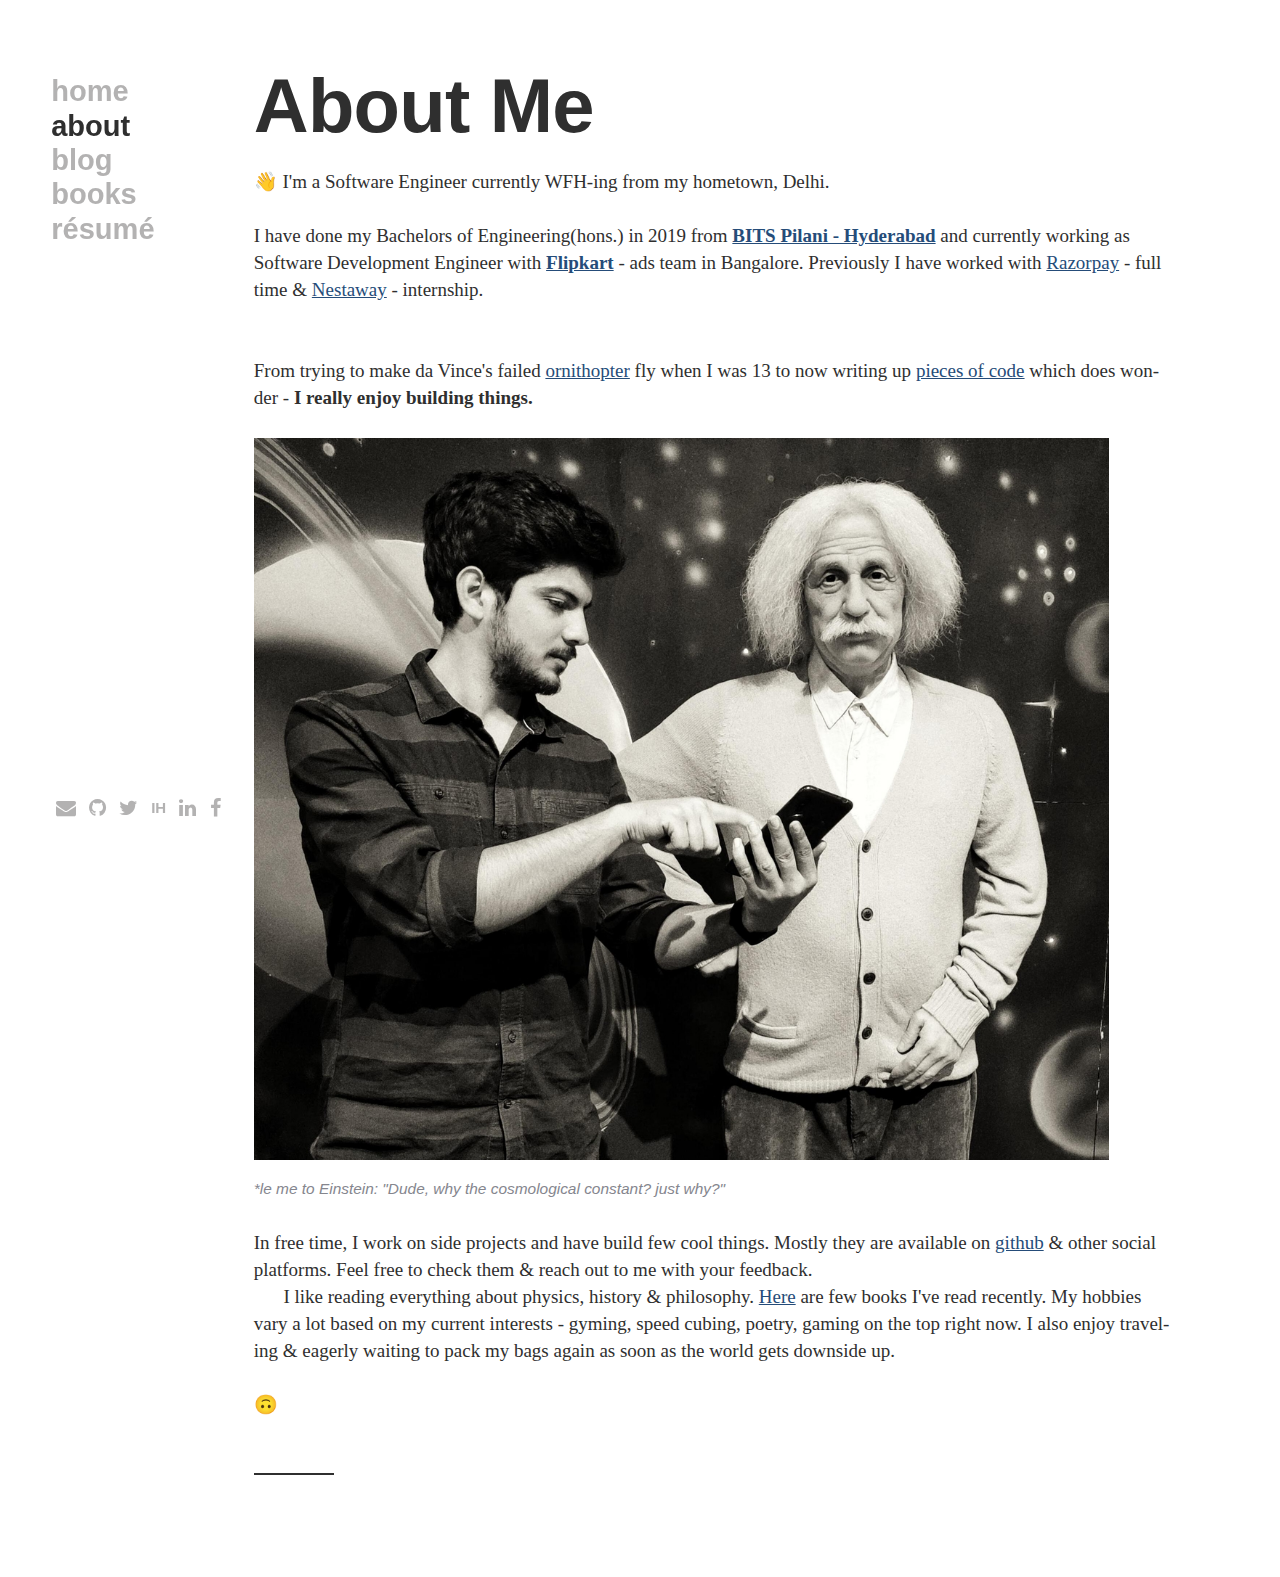
==== public/about.html @ 756746db "First deployment-add /public due to firebase fms" ====
<!DOCTYPE html>
<html lang="en">
   <head>
      <meta charset="utf-8">
      <meta http-equiv="X-UA-Compatible" content="IE=edge">
      <meta name="viewport" content="width=device-width, initial-scale=1">
      <title>aayush4vedi.self</title>
      <link rel="stylesheet" href="styles.css">
      <link rel="stylesheet" href="https://cdnjs.cloudflare.com/ajax/libs/font-awesome/4.7.0/css/font-awesome.min.css">
      <script src="https://ajax.googleapis.com/ajax/libs/jquery/2.1.3/jquery.min.js"></script>
      <script>
        //TOOD: insert google analytics funtion here
      </script>
   </head>
   <body>
      <div class="row">
         <div class="col-xs-2 col-md-2 no-margin">
            <header class="site-header" role="banner">
               <div class="wrapper fixed">
                  <div class="menu-icon hide-desktop">
                     <svg width="24" height="16" viewBox="0 0 24 16" xmlns="http://www.w3.org/2000/svg">
                        <path d="M0 0h24v2H0V0zm0 7h24v2H0V7zm0 7h24v2H0v-2z" fill="#2F2F2F" fill-rule="evenodd" />
                     </svg>
                  </div>
                  <nav id="nav" class="site-nav footer-icons">
                     <div id="menu" class="hide">
                        <div class="menu hide2">
                           <span class="close-icon hide-desktop">
                              <svg width="23" height="22" viewBox="0 0 23 22" xmlns="http://www.w3.org/2000/svg">
                                 <path d="M11.5 9.586L1.954.04.54 1.454 10.086 11 .54 20.546l1.414 1.414 9.546-9.546 9.546 9.546 1.414-1.414L12.914 11l9.546-9.546L21.046.04 11.5 9.586z" fill="#FFF" fill-rule="evenodd" />
                              </svg>
                           </span>
                           <div class="menu-list">
                              <a href="index.html">Home</a>
                              <a href="about.html" class='active'>About</a>
                              <a href="blog.html">Blog</a>
                              <a href="books.html">Books</a>
                              <a href="resume.html">Résumé</a>
                           </div>
                        </div>
                     </div>
                  </nav>
               </div>
            </header>
            <div class="footer-icons">
               <div id="msg" class="hidden">
                  <div class="curtain fullScreen">
                     <div class="table fullScreen">
                        <div class="msgContainer fullScreen">
                           <div id="msgContent"></div>
                        </div>
                     </div>
                  </div>
               </div>
               <div class="footer-icons">
                  <footer class="site-footer footer-social-icons">
                    <ul class="social-icons">
                      <li><a title="Mail Me" href="mailto:4vedi.aayush@gmail.com" class="social-icon"> <i class="fa fa-envelope fa-lg"></i></a></li>
                      <li><a title="Gitub" href="https://github.com/aayush4vedi" class="social-icon"> <i class="fa fa-github fa-lg"></i></a></li>
                      <li><a title="Twitter" href="https://twitter.com/aayush4vedi" class="social-icon"> <i class="fa fa-twitter fa-lg"></i></a></li>
                      <li><a title="IndieHackers" href="https://www.indiehackers.com/Parivraajak" class="social-icon"><strong>IH</strong></a></li>
                      <li><a title="Linkedin" href="https://www.linkedin.com/in/aayush-chaturvedi-bb7143116/" class="social-icon"> <i class="fa fa-linkedin fa-lg"></i></a></li>
                      <li><a title="Facebook" href="https://www.facebook.com/4vedi.aayush" class="social-icon"> <i class="fa fa-facebook fa-lg"></i></a></li>
                     </ul>
                  </footer>
               </div>
               <script type="text/javascript">
                  $('.menu-icon').on('click', function(){
                    $('#nav').removeClass();
                    $('#menu').removeClass().addClass('fadeIn animated');
                    $('.menu').removeClass('hide2');
                  });
                  $('.close-icon').on('click', function(){
                    $('#menu').removeClass().addClass('fadeOut animated').delay(300).queue(function(next){
                      $('.menu').addClass('hide2');
                      next();
                    });
                  });
               </script>
            </div>
         </div>
         <div class="col-xs-10 col-md-10 no-margin">
            <main class="page-content" aria-label="Content">
               <div class="wrapper">
                  <article class="post">
                     <header class="post-header">
                        <h1 class="post-title">About Me</h1>
                     </header>
                     <div class="post-content">
                        <p>👋 I'm a Software Engineer currently WFH-ing from my hometown, Delhi.<br><br> I have done my Bachelors of Engineering(hons.) in 2019 from <strong><a href="https://www.bits-pilani.ac.in/hyderabad/">BITS Pilani - Hyderabad</a></strong> and currently working as Software Development Engineer with <strong><a href="https://www.flipkart.com/about-us">Flipkart</a></strong> - ads team in Bangalore. Previously I have worked with <a href="https://razorpay.com/about/">Razorpay</a> - full time & <a href="https://www.nestaway.com/welcome/about">Nestaway</a> - internship.</p>
                        <br>
                        <p> From trying to make da Vince's failed <a href="https://en.wikipedia.org/wiki/Ornithopter">ornithopter</a> fly when I was 13 to now writing up <a href="https://suppme.netlify.app/">pieces of code</a> which does wonder - <strong>I really enjoy building things.</strong></p>
                        <figure class="full-bleed-image">
                           <img src="imgs/me_with_einstein.jpg" alt="Dude, why the cosmological constant? just why?" style="max-width: 45rem; max-height: 38rem;"/>
                           <figcaption>*le me to Einstein: "Dude, why the cosmological constant? just why?" </figcaption>
                        </figure>
                        <p> In free time, I work on side projects and have build few cool things. Mostly they are available on <a href="https://github.com/aayush4vedi">github</a> & other social platforms. Feel free to check them & reach out to me with your feedback. </p>
                        <p>I like reading everything about physics, history & philosophy. <a href="books.html">Here</a> are few books I've read recently. My hobbies vary a lot based on my current interests - gyming, speed cubing, poetry, gaming on the top right now. I also enjoy traveling & eagerly waiting to pack my bags again as soon as the world gets downside up.
                        <div class="emoji">🙃 </div>
                        </p>
                        <hr />
                     </div>
                  </article>
               </div>
            </main>
         </div>
      </div>
   </body>
</html>
---- public/styles.css ----
html{
    box-sizing:border-box;
    font-size:16px;
    font-family: Helvetica,Arial,sans-serif;
    background:#fff;
    color:#2f2f2f;
    -ms-text-size-adjust:100%;
    -webkit-text-size-adjust:100%
}
@media screen and (min-width:37em){
    html{
        font-size:1.1875rem
    }
}
*{
    line-height:1.5625rem;
    margin:0 0 1.5625rem
}
@media screen and (min-width:37em){
    *{
        line-height:1.4210526316rem;
        margin-bottom:1.4210526316rem
    }
    * .no-margin{
        margin:0
    }
}
p,.image,h2,h3,h4,h5,h6,ul,ol{
    max-width:608px;
    max-width:64rem
}
*,*::before,*::after{
    box-sizing:inherit
}
body{
    margin:0;
    padding:0 2em;
    background:#fff;
    padding:4%
}
@media screen and (min-width:64em) and (min-height:heightBreakpoint){
    body{
        padding:7%
    }
}
.row,.col-xs{
    margin-bottom:0!important
}

.container-fluid{
    margin-right:auto;
    margin-left:auto;
    padding-right:2rem;
    padding-left:2rem
}
.row{
    box-sizing:border-box;
    display:-ms-flexbox;
    display:-webkit-box;
    display:flex;
    -ms-flex:0 1 auto;
    -webkit-box-flex:0;
    flex:0 1 auto;
    -ms-flex-direction:row;
    -webkit-box-orient:horizontal;
    -webkit-box-direction:normal;
    flex-direction:row;
    -ms-flex-wrap:wrap;
    flex-wrap:wrap;
    margin-right:-1rem;
    margin-left:-1rem
}
.col-xs,.col-xs-1,.col-xs-2,.col-xs-3,.col-xs-4,.col-xs-5,.col-xs-6,.col-xs-7,.col-xs-8,.col-xs-9,.col-xs-10,.col-xs-11,.col-xs-12{
    box-sizing:border-box;
    -ms-flex:0 0 auto;
    -webkit-box-flex:0;
    flex:0 0 auto;
    padding-right:1rem;
    padding-left:1rem
}
.col-xs{
    -webkit-flex-grow:1;
    -ms-flex-positive:1;
    -webkit-box-flex:1;
    flex-grow:1;
    -ms-flex-preferred-size:0;
    flex-basis:0;
    max-width:100%
}
.col-xs-1{
    -ms-flex-preferred-size:8.333%;
    flex-basis:8.333%;
    max-width:8.333%
}
.col-xs-2{
    -ms-flex-preferred-size:16.667%;
    flex-basis:16.667%;
    max-width:16.667%
}
.col-xs-3{
    -ms-flex-preferred-size:25%;
    flex-basis:25%;
    max-width:25%
}
.col-xs-4{
    -ms-flex-preferred-size:33.333%;
    flex-basis:33.333%;
    max-width:33.333%
}
.col-xs-5{
    -ms-flex-preferred-size:41.667%;
    flex-basis:41.667%;
    max-width:41.667%
}
.col-xs-6{
    -ms-flex-preferred-size:50%;
    flex-basis:50%;
    max-width:50%
}
.col-xs-7{
    -ms-flex-preferred-size:58.333%;
    flex-basis:58.333%;
    max-width:58.333%
}
.col-xs-8{
    -ms-flex-preferred-size:66.667%;
    flex-basis:66.667%;
    max-width:66.667%
}
.col-xs-9{
    -ms-flex-preferred-size:75%;
    flex-basis:75%;
    max-width:75%
}
.col-xs-10{
    -ms-flex-preferred-size:83.333%;
    flex-basis:83.333%;
    max-width:83.333%
}
.col-xs-11{
    -ms-flex-preferred-size:91.667%;
    flex-basis:91.667%;
    max-width:91.667%
}
.col-xs-12{
    -ms-flex-preferred-size:100%;
    flex-basis:100%;
    max-width:100%
}
.col-xs-offset-1{
    margin-left:8.333%
}
.col-xs-offset-2{
    margin-left:16.667%
}
.col-xs-offset-3{
    margin-left:25%
}
.col-xs-offset-4{
    margin-left:33.333%
}
.col-xs-offset-5{
    margin-left:41.667%
}
.col-xs-offset-6{
    margin-left:50%
}
.col-xs-offset-7{
    margin-left:58.333%
}
.col-xs-offset-8{
    margin-left:66.667%
}
.col-xs-offset-9{
    margin-left:75%
}
.col-xs-offset-10{
    margin-left:83.333%
}
.col-xs-offset-11{
    margin-left:91.667%
}
.start-xs{
    -ms-flex-pack:start;
    -webkit-box-pack:start;
    justify-content:flex-start;
    text-align:start
}
.center-xs{
    -ms-flex-pack:center;
    -webkit-box-pack:center;
    justify-content:center;
    text-align:center
}
.end-xs{
    -ms-flex-pack:end;
    -webkit-box-pack:end;
    justify-content:flex-end;
    text-align:end
}
.top-xs{
    -ms-flex-align:start;
    -webkit-box-align:start;
    align-items:flex-start
}
.middle-xs{
    -ms-flex-align:center;
    -webkit-box-align:center;
    align-items:center
}
.bottom-xs{
    -ms-flex-align:end;
    -webkit-box-align:end;
    align-items:flex-end
}
.around-xs{
    -ms-flex-pack:distribute;
    justify-content:space-around
}
.between-xs{
    -ms-flex-pack:justify;
    -webkit-box-pack:justify;
    justify-content:space-between
}
.first-xs{
    -ms-flex-order:-1;
    -webkit-box-ordinal-group:0;
    order:-1
}
.last-xs{
    -ms-flex-order:1;
    -webkit-box-ordinal-group:2;
    order:1
}
@media only screen and (min-width:48em){
    .container{
        width:46rem
    }
    .col-sm,.col-sm-1,.col-sm-2,.col-sm-3,.col-sm-4,.col-sm-5,.col-sm-6,.col-sm-7,.col-sm-8,.col-sm-9,.col-sm-10,.col-sm-11,.col-sm-12{
        box-sizing:border-box;
        -ms-flex:0 0 auto;
        -webkit-box-flex:0;
        flex:0 0 auto;
        padding-right:1rem;
        padding-left:1rem
    }
    .col-sm{
        -webkit-flex-grow:1;
        -ms-flex-positive:1;
        -webkit-box-flex:1;
        flex-grow:1;
        -ms-flex-preferred-size:0;
        flex-basis:0;
        max-width:100%
    }
    .col-sm-1{
        -ms-flex-preferred-size:8.333%;
        flex-basis:8.333%;
        max-width:8.333%
    }
    .col-sm-2{
        -ms-flex-preferred-size:16.667%;
        flex-basis:16.667%;
        max-width:16.667%
    }
    .col-sm-3{
        -ms-flex-preferred-size:25%;
        flex-basis:25%;
        max-width:25%
    }
    .col-sm-4{
        -ms-flex-preferred-size:33.333%;
        flex-basis:33.333%;
        max-width:33.333%
    }
    .col-sm-5{
        -ms-flex-preferred-size:41.667%;
        flex-basis:41.667%;
        max-width:41.667%
    }
    .col-sm-6{
        -ms-flex-preferred-size:50%;
        flex-basis:50%;
        max-width:50%
    }
    .col-sm-7{
        -ms-flex-preferred-size:58.333%;
        flex-basis:58.333%;
        max-width:58.333%
    }
    .col-sm-8{
        -ms-flex-preferred-size:66.667%;
        flex-basis:66.667%;
        max-width:66.667%
    }
    .col-sm-9{
        -ms-flex-preferred-size:75%;
        flex-basis:75%;
        max-width:75%
    }
    .col-sm-10{
        -ms-flex-preferred-size:83.333%;
        flex-basis:83.333%;
        max-width:83.333%
    }
    .col-sm-11{
        -ms-flex-preferred-size:91.667%;
        flex-basis:91.667%;
        max-width:91.667%
    }
    .col-sm-12{
        -ms-flex-preferred-size:100%;
        flex-basis:100%;
        max-width:100%
    }
    .col-sm-offset-1{
        margin-left:8.333%
    }
    .col-sm-offset-2{
        margin-left:16.667%
    }
    .col-sm-offset-3{
        margin-left:25%
    }
    .col-sm-offset-4{
        margin-left:33.333%
    }
    .col-sm-offset-5{
        margin-left:41.667%
    }
    .col-sm-offset-6{
        margin-left:50%
    }
    .col-sm-offset-7{
        margin-left:58.333%
    }
    .col-sm-offset-8{
        margin-left:66.667%
    }
    .col-sm-offset-9{
        margin-left:75%
    }
    .col-sm-offset-10{
        margin-left:83.333%
    }
    .col-sm-offset-11{
        margin-left:91.667%
    }
    .start-sm{
        -ms-flex-pack:start;
        -webkit-box-pack:start;
        justify-content:flex-start;
        text-align:start
    }
    .center-sm{
        -ms-flex-pack:center;
        -webkit-box-pack:center;
        justify-content:center;
        text-align:center
    }
    .end-sm{
        -ms-flex-pack:end;
        -webkit-box-pack:end;
        justify-content:flex-end;
        text-align:end
    }
    .top-sm{
        -ms-flex-align:start;
        -webkit-box-align:start;
        align-items:flex-start
    }
    .middle-sm{
        -ms-flex-align:center;
        -webkit-box-align:center;
        align-items:center
    }
    .bottom-sm{
        -ms-flex-align:end;
        -webkit-box-align:end;
        align-items:flex-end
    }
    .around-sm{
        -ms-flex-pack:distribute;
        justify-content:space-around
    }
    .between-sm{
        -ms-flex-pack:justify;
        -webkit-box-pack:justify;
        justify-content:space-between
    }
    .first-sm{
        -ms-flex-order:-1;
        -webkit-box-ordinal-group:0;
        order:-1
    }
    .last-sm{
        -ms-flex-order:1;
        -webkit-box-ordinal-group:2;
        order:1
    }
}
@media only screen and (min-width:62em){
    .container{
        width:61rem
    }
    .col-md,.col-md-1,.col-md-2,.col-md-3,.col-md-4,.col-md-5,.col-md-6,.col-md-7,.col-md-8,.col-md-9,.col-md-10,.col-md-11,.col-md-12{
        box-sizing:border-box;
        -ms-flex:0 0 auto;
        -webkit-box-flex:0;
        flex:0 0 auto;
        padding-right:1rem;
        padding-left:1rem
    }
    .col-md{
        -webkit-flex-grow:1;
        -ms-flex-positive:1;
        -webkit-box-flex:1;
        flex-grow:1;
        -ms-flex-preferred-size:0;
        flex-basis:0;
        max-width:100%
    }
    .col-md-1{
        -ms-flex-preferred-size:8.333%;
        flex-basis:8.333%;
        max-width:8.333%
    }
    .col-md-2{
        -ms-flex-preferred-size:16.667%;
        flex-basis:16.667%;
        max-width:16.667%
    }
    .col-md-3{
        -ms-flex-preferred-size:25%;
        flex-basis:25%;
        max-width:25%
    }
    .col-md-4{
        -ms-flex-preferred-size:33.333%;
        flex-basis:33.333%;
        max-width:33.333%
    }
    .col-md-5{
        -ms-flex-preferred-size:41.667%;
        flex-basis:41.667%;
        max-width:41.667%
    }
    .col-md-6{
        -ms-flex-preferred-size:50%;
        flex-basis:50%;
        max-width:50%
    }
    .col-md-7{
        -ms-flex-preferred-size:58.333%;
        flex-basis:58.333%;
        max-width:58.333%
    }
    .col-md-8{
        -ms-flex-preferred-size:66.667%;
        flex-basis:66.667%;
        max-width:66.667%
    }
    .col-md-9{
        -ms-flex-preferred-size:75%;
        flex-basis:75%;
        max-width:75%
    }
    .col-md-10{
        -ms-flex-preferred-size:83.333%;
        flex-basis:83.333%;
        max-width:83.333%
    }
    .col-md-11{
        -ms-flex-preferred-size:91.667%;
        flex-basis:91.667%;
        max-width:91.667%
    }
    .col-md-12{
        -ms-flex-preferred-size:100%;
        flex-basis:100%;
        max-width:100%
    }
    .col-md-offset-1{
        margin-left:8.333%
    }
    .col-md-offset-2{
        margin-left:16.667%
    }
    .col-md-offset-3{
        margin-left:25%
    }
    .col-md-offset-4{
        margin-left:33.333%
    }
    .col-md-offset-5{
        margin-left:41.667%
    }
    .col-md-offset-6{
        margin-left:50%
    }
    .col-md-offset-7{
        margin-left:58.333%
    }
    .col-md-offset-8{
        margin-left:66.667%
    }
    .col-md-offset-9{
        margin-left:75%
    }
    .col-md-offset-10{
        margin-left:83.333%
    }
    .col-md-offset-11{
        margin-left:91.667%
    }
    .start-md{
        -ms-flex-pack:start;
        -webkit-box-pack:start;
        justify-content:flex-start;
        text-align:start
    }
    .center-md{
        -ms-flex-pack:center;
        -webkit-box-pack:center;
        justify-content:center;
        text-align:center
    }
    .end-md{
        -ms-flex-pack:end;
        -webkit-box-pack:end;
        justify-content:flex-end;
        text-align:end
    }
    .top-md{
        -ms-flex-align:start;
        -webkit-box-align:start;
        align-items:flex-start
    }
    .middle-md{
        -ms-flex-align:center;
        -webkit-box-align:center;
        align-items:center
    }
    .bottom-md{
        -ms-flex-align:end;
        -webkit-box-align:end;
        align-items:flex-end
    }
    .around-md{
        -ms-flex-pack:distribute;
        justify-content:space-around
    }
    .between-md{
        -ms-flex-pack:justify;
        -webkit-box-pack:justify;
        justify-content:space-between
    }
    .first-md{
        -ms-flex-order:-1;
        -webkit-box-ordinal-group:0;
        order:-1
    }
    .last-md{
        -ms-flex-order:1;
        -webkit-box-ordinal-group:2;
        order:1
    }
}
@media only screen and (min-width:75em){
    .container{
        width:71rem
    }
    .col-lg,.col-lg-1,.col-lg-2,.col-lg-3,.col-lg-4,.col-lg-5,.col-lg-6,.col-lg-7,.col-lg-8,.col-lg-9,.col-lg-10,.col-lg-11,.col-lg-12{
        box-sizing:border-box;
        -ms-flex:0 0 auto;
        -webkit-box-flex:0;
        flex:0 0 auto;
        padding-right:1rem;
        padding-left:1rem
    }
    .col-lg{
        -webkit-flex-grow:1;
        -ms-flex-positive:1;
        -webkit-box-flex:1;
        flex-grow:1;
        -ms-flex-preferred-size:0;
        flex-basis:0;
        max-width:100%
    }
    .col-lg-1{
        -ms-flex-preferred-size:8.333%;
        flex-basis:8.333%;
        max-width:8.333%
    }
    .col-lg-2{
        -ms-flex-preferred-size:16.667%;
        flex-basis:16.667%;
        max-width:16.667%
    }
    .col-lg-3{
        -ms-flex-preferred-size:25%;
        flex-basis:25%;
        max-width:25%
    }
    .col-lg-4{
        -ms-flex-preferred-size:33.333%;
        flex-basis:33.333%;
        max-width:33.333%
    }
    .col-lg-5{
        -ms-flex-preferred-size:41.667%;
        flex-basis:41.667%;
        max-width:41.667%
    }
    .col-lg-6{
        -ms-flex-preferred-size:50%;
        flex-basis:50%;
        max-width:50%
    }
    .col-lg-7{
        -ms-flex-preferred-size:58.333%;
        flex-basis:58.333%;
        max-width:58.333%
    }
    .col-lg-8{
        -ms-flex-preferred-size:66.667%;
        flex-basis:66.667%;
        max-width:66.667%
    }
    .col-lg-9{
        -ms-flex-preferred-size:75%;
        flex-basis:75%;
        max-width:75%
    }
    .col-lg-10{
        -ms-flex-preferred-size:83.333%;
        flex-basis:83.333%;
        max-width:83.333%
    }
    .col-lg-11{
        -ms-flex-preferred-size:91.667%;
        flex-basis:91.667%;
        max-width:91.667%
    }
    .col-lg-12{
        -ms-flex-preferred-size:100%;
        flex-basis:100%;
        max-width:100%
    }
    .col-lg-offset-1{
        margin-left:8.333%
    }
    .col-lg-offset-2{
        margin-left:16.667%
    }
    .col-lg-offset-3{
        margin-left:25%
    }
    .col-lg-offset-4{
        margin-left:33.333%
    }
    .col-lg-offset-5{
        margin-left:41.667%
    }
    .col-lg-offset-6{
        margin-left:50%
    }
    .col-lg-offset-7{
        margin-left:58.333%
    }
    .col-lg-offset-8{
        margin-left:66.667%
    }
    .col-lg-offset-9{
        margin-left:75%
    }
    .col-lg-offset-10{
        margin-left:83.333%
    }
    .col-lg-offset-11{
        margin-left:91.667%
    }
    .start-lg{
        -ms-flex-pack:start;
        -webkit-box-pack:start;
        justify-content:flex-start;
        text-align:start
    }
    .center-lg{
        -ms-flex-pack:center;
        -webkit-box-pack:center;
        justify-content:center;
        text-align:center
    }
    .end-lg{
        -ms-flex-pack:end;
        -webkit-box-pack:end;
        justify-content:flex-end;
        text-align:end
    }
    .top-lg{
        -ms-flex-align:start;
        -webkit-box-align:start;
        align-items:flex-start
    }
    .middle-lg{
        -ms-flex-align:center;
        -webkit-box-align:center;
        align-items:center
    }
    .bottom-lg{
        -ms-flex-align:end;
        -webkit-box-align:end;
        align-items:flex-end
    }
    .around-lg{
        -ms-flex-pack:distribute;
        justify-content:space-around
    }
    .between-lg{
        -ms-flex-pack:justify;
        -webkit-box-pack:justify;
        justify-content:space-between
    }
    .first-lg{
        -ms-flex-order:-1;
        -webkit-box-ordinal-group:0;
        order:-1
    }
    .last-lg{
        -ms-flex-order:1;
        -webkit-box-ordinal-group:2;
        order:1
    }
}
.no-margin{
    margin:0
}
@media screen and (min-width:37em){
    .floatLeft{
        float:left
    }
}
@media screen and (min-width:37em){
    .floatCenter{
        margin-left:auto;
        margin-right:auto
    }
}
@media screen and (min-width:64em){
    .floatRight{
        float:right
    }
}
.float-left{
    float:left;
    margin:0 1.5625rem 3.125rem 0
}
.grid,.grid-double{
    background-image:linear-gradient(to bottom,rgba(0,170,255,0.3) 1px,transparent 1px);
    background-position:left top;
    background-repeat:repeat;
    background-size:100% 4pxpx;
    background-size:100% 1.5625rem
}
@media screen and (min-width:37em){
    .grid,.grid-double{
        background-size:100% 27px;
        background-size:100% 1.4210526316rem
    }
}
.grid-double{
    background-image:linear-gradient(to bottom,rgba(0,170,255,0.3) 1px,transparent 1px,transparent 2pxpx,rgba(0,170,255,0.2) 2pxpx,transparent 3pxpx,transparent 4pxpx)
}
@media screen and (min-width:37em){
    .grid-double{
        background-image:linear-gradient(to bottom,rgba(0,170,255,0.3) 1px,transparent 1px,transparent 13.5px,rgba(0,170,255,0.2) 13.5px,transparent 14.5px,transparent 27px)
    }
}
.toggleWrapper{
    display:block;
    position:fixed;
    top:4pxpx;
    right:4pxpx;
    background-color:#231f20;
    border-radius:25px;
    padding:0 10px 0 20px;
    height:32px
}
@media screen and (min-width:37em){
    .toggleWrapper{
        right:27px;
        top:27px
    }
}
.btnToggleGrid:hover{
    color:#fff
}
.btnToggleGrid:active{
    color:red
}
.double-grid{
    background-position-y:-32px
}
.grid-off{
    background-position-y:-64px
}
aside.note{
    display:none
}
aside.note p{
    font-size:.8rem;
    line-height:19px;
    float:left;
    max-width:220px;
    font-family:canada-type-gibson,Helvetica,Arial,sans-serif;
    font-weight:600
}
@media screen and (min-width:1390px){
    aside.note{
        display:block;
        float:right
    }
}
@media screen and (min-width:37em){
    body,html{
        margin:0;
        width:100%;
        max-width:none
    }
}

.menu-icon{
    position:fixed;
    top:2rem;
    right:2rem;
    margin-bottom:0;
    padding-top:5px
}
.close-icon{
    position:fixed;
    top:2rem;
    right:2rem;
    margin-bottom:0
}
.menu{
    background:rgba(0,0,0,.95);
    position:fixed;
    top:0;
    bottom:0;
    left:0;
    right:0;
    margin:0;
    width:100%;
    text-transform:lowercase
}
.menu a{
    color:#fff;
    text-decoration:none;
    display:block;
    width:100%;
    padding:1rem 2rem;
    margin-bottom:.390625rem;
    font-size:2.5rem;
    font-weight:600;
    text-align:right
}
/* .menu a:visited,.menu a:hover,.menu a:active{
    color:#fff
} */
.menu-list{
    margin-top:0;
    position: fixed;
    margin: 0 auto;
}
@media screen and (min-height:heightBreakpoint){
    .menu-list{
        margin-top:1.5625rem;
    }
}

.nav-controls {
    float: right;
}

.hide{
    opacity:0
}
.hide2{
    display:none
}
.animated{
    -webkit-animation-duration:.3s;
    animation-duration:.3s;
    -webkit-animation-fill-mode:both;
    animation-fill-mode:both
}
@-webkit-keyframes fadeIn{
    from{
        opacity:0
    }
    to{
        opacity:1
    }
}
@keyframes fadeIn{
    from{
        opacity:0
    }
    to{
        opacity:1
    }
}
.fadeIn{
    -webkit-animation-name:fadeIn;
    animation-name:fadeIn
}
@-webkit-keyframes fadeOut{
    from{
        opacity:1
    }
    to{
        opacity:0
    }
}
@keyframes fadeOut{
    from{
        opacity:1
    }
    to{
        opacity:0
    }
}
.fadeOut{
    -webkit-animation-name:fadeOut;
    animation-name:fadeOut
}
.footer-icons{
    display:none
}
@media screen and (min-width:64em){
    .hide-desktop{
        display:none
    }
    .footer-icons{
        display:block
    }
    .hide{
        opacity:1
    }
    .hide2{
        display:block
    }
    .hide2 input{
        display:none
    }
    .menu-list a.active{
        color:#2f2f2f;
        /* text-decoration:line-through */
    }
    .menu{
        background:0 0;
        position:relative
    }
    .menu a{
        color:#8f8e8ead;
        text-align:left;
        font-size:1.53rem;
        display:block;
        padding:0;
        width:auto
    }
    .menu a:hover,.menu a:active{
        color:#2f2f2f;
    }
    /* .menu a:visited,.menu a:hover,.menu a:active{
        color:#0a0ef3
    } */
    .fixed{
        position:fixed
    }
}
@media screen and (min-width:64em) and (min-height:heightBreakpoint){
    .menu-list{
        margin-top:3.125rem
    }
}
.post-content{
    max-width:920px
}
.hidden{
    display:none
}
.post-list img{
    margin-right:20px
}
.post-list:after,.cf:after{
    content:"";
    display:table;
    clear:both
}
footer{
    font-size:15px;
    display:block
}
body>footer{
    margin:0 auto;
    width:80%
}
.footer-icons footer{
    position:fixed;
    bottom:30px
}
header{
    display:block
}
main{
    display:block
}
section{
    display:block
}
.related-posts a{
    color:#254c79
}
.related-posts a:visited{
    color:#193352
}
.related-posts a:hover{
    color:#254c79
}
.related-posts a:active{
    color:#193352
}
article a{
    background:0 0;
    color:#254c79;
    transition:all .2s;
    text-decoration:underline
}
article a:active,article a:hover{
    outline:0
}
article a:hover{
    color:#254c79
}
article a:visited{
    color:#193352
}
article a:hover{
    color:#254c79
}
article a:active{
    color:#193352
}
.post-meta a,figcaption a{
    color:#85868e;
    text-decoration:underline!important;
    border-bottom:none
}
.post-meta a:active,.post-meta a:hover,.post-meta a:visited,figcaption a:active,figcaption a:hover,figcaption a:visited{
    color:#85868e;
    border-bottom:none
}
/* footer a{
    color:#2f2f2f
}
footer a:active,footer a:hover,footer a:visited{
    color:#2f2f2f
} */
.post-list a{
    text-decoration:none
}
.reversefootnote{
    font-family:sans-serif;
    color:#85868e;
    text-decoration:underline!important;
    border-bottom:none
}
.reversefootnote:hover{
    border-bottom:none
}
.reversefootnote:active,.reversefootnote:visited{
    color:#85868e
}
.menu-list a{
    border-bottom:none
}
@media screen and (min-width:64em){
    .menu-list a:hover{
        color:#2f2f2f;
        border-bottom:none
    }
}
h2 a{
    color:#2f2f2f;
    border-bottom:none
}
h2 a:hover{
    text-decoration:underline;
    color:#2f2f2f;
    border-bottom:none
}
h2 a:visited{
    color:#2f2f2f
}
h2 a:visited:hover{
    color:#2f2f2f;
    border-bottom:none
}
article{
    display:block;
    margin:0 auto
}
@media screen and (min-width:37em){
    article{
        max-width:912px;
        max-width:60rem;
        margin:0
    }
}
code,kbd,pre,samp{
    font-family:monospace,monospace
}
code{
    background:#f9f9f9;
    color:#4d5d7c;
    font-family:monaco,consolas,monospace;
    padding:1px 3px;
    margin-bottom:0;
    font-size:.9rem
}
@media screen and (min-width:37em){
    code{
        padding:1px 3px
    }
}
pre{
    display:block;
    width:100%
}
.highlight code{
    padding:2rem;
    background:#f9f9f9;
    display:block;
    width:100%
}
details{
    display:block
}
summary{
    display:block
}
figcaption{
    line-height:1.5625rem;
    color:#85868e;
    display:block;
    font-size:.8125rem;
    font-style:italic;
    margin-bottom:0
}
@media screen and (min-width:37em){
    figcaption{
        line-height:1.4210526316rem;
        margin-bottom:0
    }
}
figure{
    display:block
}
figure>img{
    margin-bottom:.78125rem
}
@media screen and (min-width:64em){
    figure.floatLeft,figure.floatRight{
        max-width:20rem;
        margin-bottom:0;
        padding:1.4210526316rem;
        margin-bottom:0
    }
    figure.floatLeft .no-margin,figure.floatRight .no-margin{
        margin:0
    }
}
@media screen and (min-width:64em){
    figure.floatLeft blockquote,figure.floatRight blockquote{
        padding:0;
        text-align:left;
        margin-top:1.4210526316rem
    }
    figure.floatLeft blockquote .no-margin,figure.floatRight blockquote .no-margin{
        margin:0
    }
}
@media screen and (min-width:37em){
    figure.floatLeft blockquote p,figure.floatRight blockquote p{
        font-size:1.2rem;
        line-height:1.4210526316rem
    }
}
.highlight{
    margin-left:-2em;
    margin-right:-2em
}
@media screen and (min-width:64em){
    .highlight{
        margin-left:0;
        margin-right:-11%
    }
}
.emoji{
    display:inline!important;
    margin-bottom:0
}
.full-bleed-image{
    margin-left:-2em;
    margin-right:-2em
}
@media screen and (min-width:64em){
    .full-bleed-image{
        margin-left:0;
        margin-right:-11%
    }
    .full-bleed-image img{
        width:100%
    }
}
.full-bleed-image figcaption{
    margin:0 2rem
}
@media screen and (min-width:64em){
    .full-bleed-image figcaption{
        margin:0
    }
}
.field-group{
    margin-bottom:0
}
@media screen and (min-width:1280px){
    .field-group{
        max-width:90%
    }
}
@media screen and (min-width:1467px){
    .field-group{
        max-width:80%
    }
}
.field{
    margin:0
}
@media screen and (min-width:64em){
    .field{
        width:32%;
        display:inline-block
    }
}
.table{
    display:table
}
.fullScreen{
    height:100%;
    width:100%
}
h1{
    font-size:2.5rem;
    line-height:2.34375rem;
    margin-top:6.25rem;
    margin-bottom:1.5625rem;
    font-weight:600
}
h2{
    font-size:1.6875rem;
    line-height:1.953125rem;
    margin-top:2.34375rem;
    margin-bottom:.78125rem;
    font-weight:600
}
h3{
    font-size:1.375rem;
    line-height:1.5625rem;
    margin-top:4.6875rem;
    margin-bottom:.78125rem;
    font-weight:600
}
h4{
    font-size:1.2rem;
    line-height:1.5625rem;
    margin-top:2.34375rem;
    margin-bottom:.78125rem;
    font-weight:600
}
h5{
    font-size:1rem;
    line-height:1.5625rem;
    margin-top:3.90625rem;
    margin-bottom:.78125rem;
    font-weight:600
}
h6{
    font-size:1rem;
    line-height:1.5625rem;
    margin-top:3.90625rem;
    margin-bottom:.78125rem;
    font-weight:600
}
@media screen and (min-width:64em){
    article.post h2{
        margin-top:3.125rem
    }
    .no-margin{
        margin:0
    }
    h1{
        font-size:4rem;
        line-height:3.4rem;
        margin-top:1.2rem;
        margin-bottom:1.2rem
    }
    h2{
        font-size:1.6875rem;
        line-height:1.7763157895rem;
        margin-top:0;
        margin-bottom:.7105263158rem
    }
    h3{
        font-size:1.375rem;
        line-height:1.4210526316rem;
        margin-top:2.1315789474rem;
        margin-bottom:.7105263158rem
    }
    h4{
        font-size:1.2rem;
        line-height:1.4210526316rem;
        margin-top:2.1315789474rem;
        margin-bottom:.7105263158rem
    }
    h5{
        font-size:1rem;
        line-height:1.4210526316rem;
        margin-top:3.5526315789rem;
        margin-bottom:.7105263158rem
    }
    h6{
        font-size:1rem;
        line-height:1.4210526316rem;
        margin-top:3.5526315789rem;
        margin-bottom:.7105263158rem
    }
}
h1+h2{
    margin-top:1.5625rem
}
@media screen and (min-width:64em){
    h1+h2{
        margin-top:1.4210526316rem
    }
    h1+h2 .no-margin{
        margin:0
    }
}
h2+h3,h3+h4,h4+h5{
    margin-top:.78125rem
}
@media screen and (min-width:64em){
    h2+h3,h3+h4,h4+h5{
        margin-top:.7105263158rem
    }
    h2+h3 .no-margin,h3+h4 .no-margin,h4+h5 .no-margin{
        margin:0
    }
}
h5+h6{
    margin-top:-.78125rem
}
@media screen and (min-width:64em){
    h5+h6{
        margin-top:-.7105263158rem
    }
    h5+h6 .no-margin{
        margin:0
    }
}
h6{
    font-style:italic;
    font-weight:400
}
h1{
    letter-spacing:-.01em
}
hgroup{
    display:block
}
.section-title{
    font-size:1rem;
    line-height:1.5rem;
    margin-top:2.5rem;
    text-transform:uppercase;
    letter-spacing:.1em;
    font-weight:400
}
@media screen and (min-width:64em){
    .section-title{
        font-size:16px;
        margin-bottom:1.5625rem
    }
}
a.site-title{
    color:#2f2f2f;
    font-size:1.5rem;
    text-decoration:none;
    font-weight:600
}
a.site-title:hover{
    color:#2f2f2f
}
a.site-title:active{
    color:#2f2f2f
}
a.site-title:visited{
    color:#2f2f2f
}
@media screen and (min-width:64em){
    a.site-title{
        font-size:36px
    }
}
.post-list h2{
    margin-bottom:.390625rem
}
@media screen and (min-width:64em){
    .post-list h2{
        margin-bottom:.390625rem
    }
}
@media screen and (min-width:64em){
    .post h1.post-title{
        margin-bottom:1.5625rem
    }
}
.post h3{
    font-weight:400
}
hr{
    margin-top:3.125rem;
    margin-bottom:0;
    box-sizing:content-box;
    border:0;
    color:#2f2f2f;
    display:block;
    height:1.5625rem;
    background-size:100% 1.5625rem;
    background-image:linear-gradient(to bottom,transparent 1px,transparent 1px,#2f2f2f 1px,#2f2f2f 3px,transparent 3px,transparent 4px);
    width:80px
}
@media screen and (min-width:37em){
    hr{
        margin-top:2.8421052632rem;
        margin-bottom:0;
        height:1.4210526316rem
    }
    hr .no-margin{
        margin:0
    }
}
@media screen and (min-width:37em){
    hr{
        background-size:100% 1.4210526316rem;
        background-image:linear-gradient(to bottom,transparent 1px,transparent 12.5,#2f2f2f 12.5,#2f2f2f 14.5,transparent 14.5,transparent 27)
    }
}
img{
    border:0;
    max-width:100%;
    display:block;
    margin:inherit auto
}
svg:not(:root){
    overflow:hidden
}
.featured{
    max-width:100%
}
@media screen and (min-width:64em){
    .featured{
        max-width:898px
    }
}
.author{
    margin-right:0;
    max-width:67px
}
@media screen and (min-width:64em){
    .author{
        max-width:90px
    }
}
.floatRight img{
    max-width:150px
}
.img-border img{
    border:1px solid #ccc
}
ul,ol{
    padding:0
}
ul li,ol li{
    margin-bottom:0
}
.footnotes p{
    margin:0
}
article.post ul,article.post ol{
    font-family:alda,Georgia,serif
}
nav{
    display:block
}
progress{
    display:inline-block;
    vertical-align:baseline
}
blockquote{
    padding-left:1rem;
    padding:0 0 0 1.5625rem
}
blockquote p{
    max-width:31rem;
    font-size:90%
}
cite{
    display:block;
    font-style:normal;
    font-weight:400
}
figure blockquote{
    padding:1.5625rem 0;
    font-size:1.25rem;
    line-height:1.5625rem
}
@media screen and (min-width:37em){
    figure blockquote{
        padding:2.8421052632rem 0 1.4210526316rem 1.4210526316rem
    }
}
figure blockquote p{
    margin-bottom:.78125rem;
    font-family:canada-type-gibson,Helvetica,Arial,sans-serif;
    font-weight:600;
    font-style:normal!important;
    max-width:32em
}
@media screen and (min-width:37em){
    figure blockquote p{
        font-size:1.8rem;
        line-height:2.1315789474rem;
        margin-bottom:.78125rem
    }
}
figure blockquote cite{
    margin-bottom:0
}
table{
    border-collapse:collapse;
    border-spacing:0
}
td,th{
    padding:0
}
[hidden],template{
    display:none
}
article p, .book_title{
    font-family: Georgia,serif;
    font-weight:400;
    font-style:normal;
    -webkit-hyphens:auto;
    -moz-hyphens:auto;
    -ms-hyphens:auto;
    hyphens:auto
}
.f-f-gibson{
    font-family:canada-type-gibson,Helvetica,Arial,sans-serif
}
article .post-meta{
    font-family:canada-type-gibson,Helvetica,Arial,sans-serif;
    hyphens:none
}
br{
    margin-bottom:0
}
abbr{
    letter-spacing:.1em
}
abbr[title]{
    border-bottom:1px dotted
}
b,strong{
    font-weight:700
}
dfn{
    font-style:italic
}
em,i{
    line-height:0;
    position:relative;
    vertical-align:baseline
}
mark{
    background:#ff0;
    color:#000
}
small{
    line-height:.78125rem;
    font-size:70%
}
@media screen and (min-width:64em){
    small{
        line-height:.7105263158rem
    }
}
sub,sup{
    font-size:75%;
    line-height:0;
    position:relative;
    vertical-align:baseline
}
sup{
    top:-.5em;
    padding-left:2px
}
sup a{
    text-decoration:none;
    font-style:normal;
    font-weight:600;
    font-family:canada-type-gibson,Helvetica,Arial,sans-serif;
    color:#2f2f2f!important
}
sub{
    bottom:-.25em
}
article p+p{
    margin-top:-1.5625rem;
    text-indent:4px;
    text-indent:1.5625rem
}
p.new-line{
    margin-top:0;
    text-indent:0
}
@media screen and (min-width:64em){
    article p+p{
        margin-top:-1.4210526316rem
    }
    p.new-line{
        margin-top:0
    }
}
article p+p.indent{
    text-indent:1.0210526316rem
}
article p.attention-grabber+p.indent{
    text-indent:-.4em
}
.attention-grabber+p{
    margin-top:0;
    text-indent:0
}
.attention-grabber{
    font-size:1.2rem
}
@media screen and (min-width:64em){
    .attention-grabber{
        font-size:23px
    }
}
.alignLeft{
    text-align:left
}
.alignCenter{
    text-align:center
}
.alignRight{
    text-align:right
}
.uppercase{
    letter-spacing:.1em;
    text-transform:uppercase
}
.lowercase{
    text-transform:lowercase
}
.post-meta{
    color:#85868e;
    font-size:.9rem
}
.light-font{
    color:#85868e
}
.smaller-text{
    font-size:.9rem
}
.about-paragraph{
    max-width:225px;
    line-height:1.1368421053rem;
    margin-top:.3552631579rem
}
strong,b{
    font-weight:600
}
p.indent{
    text-indent:-.4em
}
@media screen and (min-width:64em){
    p.force-indent{
        text-indent:27;
        text-indent:1.4210526316rem;
        margin-top:-1.4210526316rem
    }
}
video{
    display:inline-block;
    vertical-align:baseline
}

.intro-text+p{
    margin-top:0;
    text-indent:0
}

.intro-text{
    font-size:1.2rem
}
@media screen and (min-width:64em){
    .intro-text{
        font-size:23px
    }
}

.intro-text{
    color: rgb(65, 64, 64);
}

.intro-text a{
    text-decoration: underline;
    color: rgb(65, 64, 64);
}

.social-icons li {
    vertical-align: top;
    display: inline;
    padding: 0.3em;
}

.social-icons a {
    color: #8f8e8ead;
    text-decoration: none;
}

.social-icons a:hover {
    color: #2f2f2f;
    text-decoration: none;
}

.footer-social-icons {
    width: 350px;
    display:block;
    margin: 0 auto;
}

.books ul{
    list-style-type: circle;
    padding-left: 2em;
}

.book_title a {
    text-decoration: none;
    color: rgb(45,45,45);
}

.book_author {
    font-style: oblique;
}

.book_comment {
    font-style: italic; 
    font-size: small; 
    color: rgb(109, 108, 108);
}
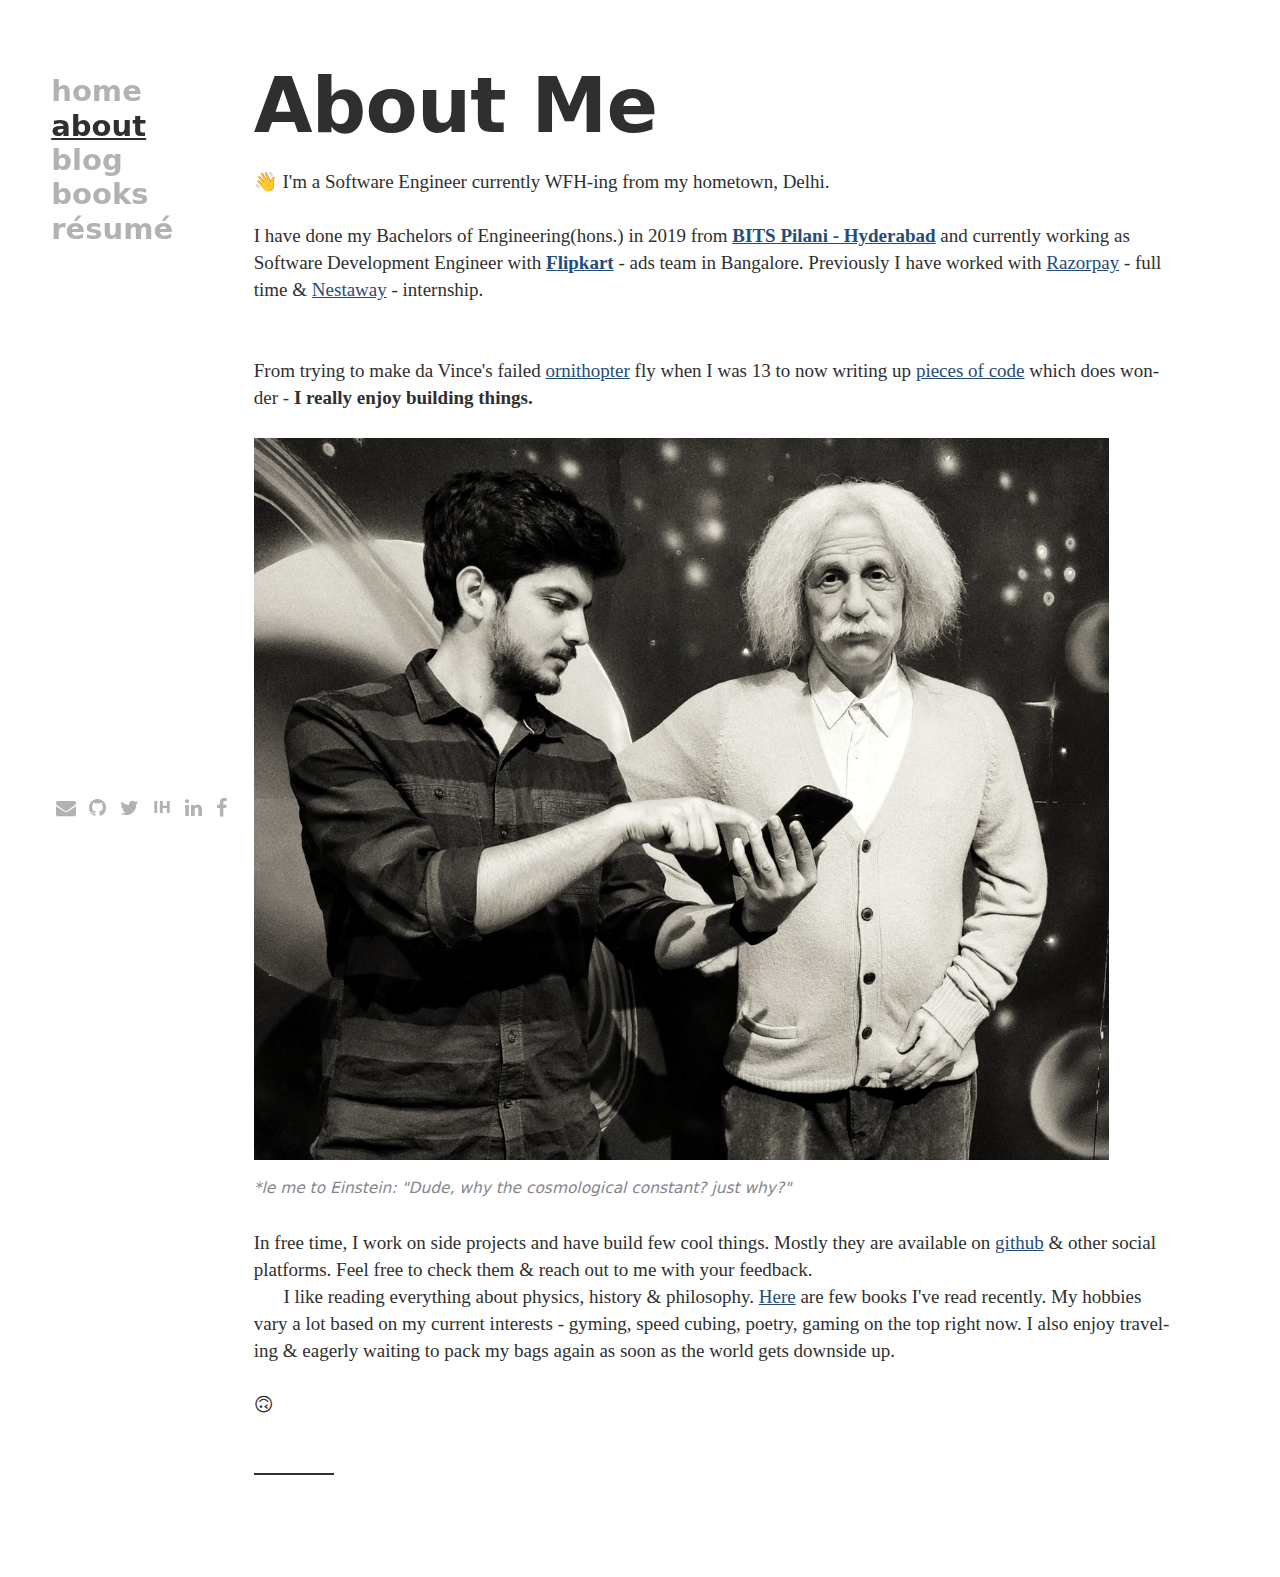
==== commit ac5af000: "Fixing mail-me button" ====
--- a/public/about.html
+++ b/public/about.html
@@ -10,8 +10,14 @@
       <link rel="stylesheet" href="styles.css">
       <link rel="stylesheet" href="https://cdnjs.cloudflare.com/ajax/libs/font-awesome/4.7.0/css/font-awesome.min.css">
       <script src="https://ajax.googleapis.com/ajax/libs/jquery/2.1.3/jquery.min.js"></script>
+      <!-- Global site tag (gtag.js) - Google Analytics -->
+      <script async src="https://www.googletagmanager.com/gtag/js?id=G-RZ0WSJCWXW"></script>
       <script>
-        //TOOD: insert google analytics funtion here
+      window.dataLayer = window.dataLayer || [];
+      function gtag(){dataLayer.push(arguments);}
+      gtag('js', new Date());
+
+      gtag('config', 'G-RZ0WSJCWXW');
       </script>
    </head>
    <body>
@@ -57,7 +63,7 @@
                <div class="footer-icons">
                   <footer class="site-footer footer-social-icons">
                     <ul class="social-icons">
-                      <li><a title="Mail Me" href="mailto:4vedi.aayush@gmail.com" class="social-icon"> <i class="fa fa-envelope fa-lg"></i></a></li>
+                      <li><a title="Mail Me" href="https://mail.google.com/mail/?view=cm&fs=1&tf=1&to=4vedi.aayush@gmail.com" target="_blank" class="social-icon"> <i class="fa fa-envelope fa-lg"></i></a></li>
                       <li><a title="Gitub" href="https://github.com/aayush4vedi" class="social-icon"> <i class="fa fa-github fa-lg"></i></a></li>
                       <li><a title="Twitter" href="https://twitter.com/aayush4vedi" class="social-icon"> <i class="fa fa-twitter fa-lg"></i></a></li>
                       <li><a title="IndieHackers" href="https://www.indiehackers.com/Parivraajak" class="social-icon"><strong>IH</strong></a></li>
--- a/public/styles.css
+++ b/public/styles.css
@@ -1,7 +1,7 @@
 html{
     box-sizing:border-box;
     font-size:16px;
-    font-family: Helvetica,Arial,sans-serif;
+    font-family: Inter, -apple-system, system-ui,"Segoe UI",Helvetica,Arial,sans-serif;
     background:#fff;
     color:#2f2f2f;
     -ms-text-size-adjust:100%;
@@ -956,7 +956,7 @@
     }
     .menu-list a.active{
         color:#2f2f2f;
-        /* text-decoration:line-through */
+        text-decoration:underline;
     }
     .menu{
         background:0 0;
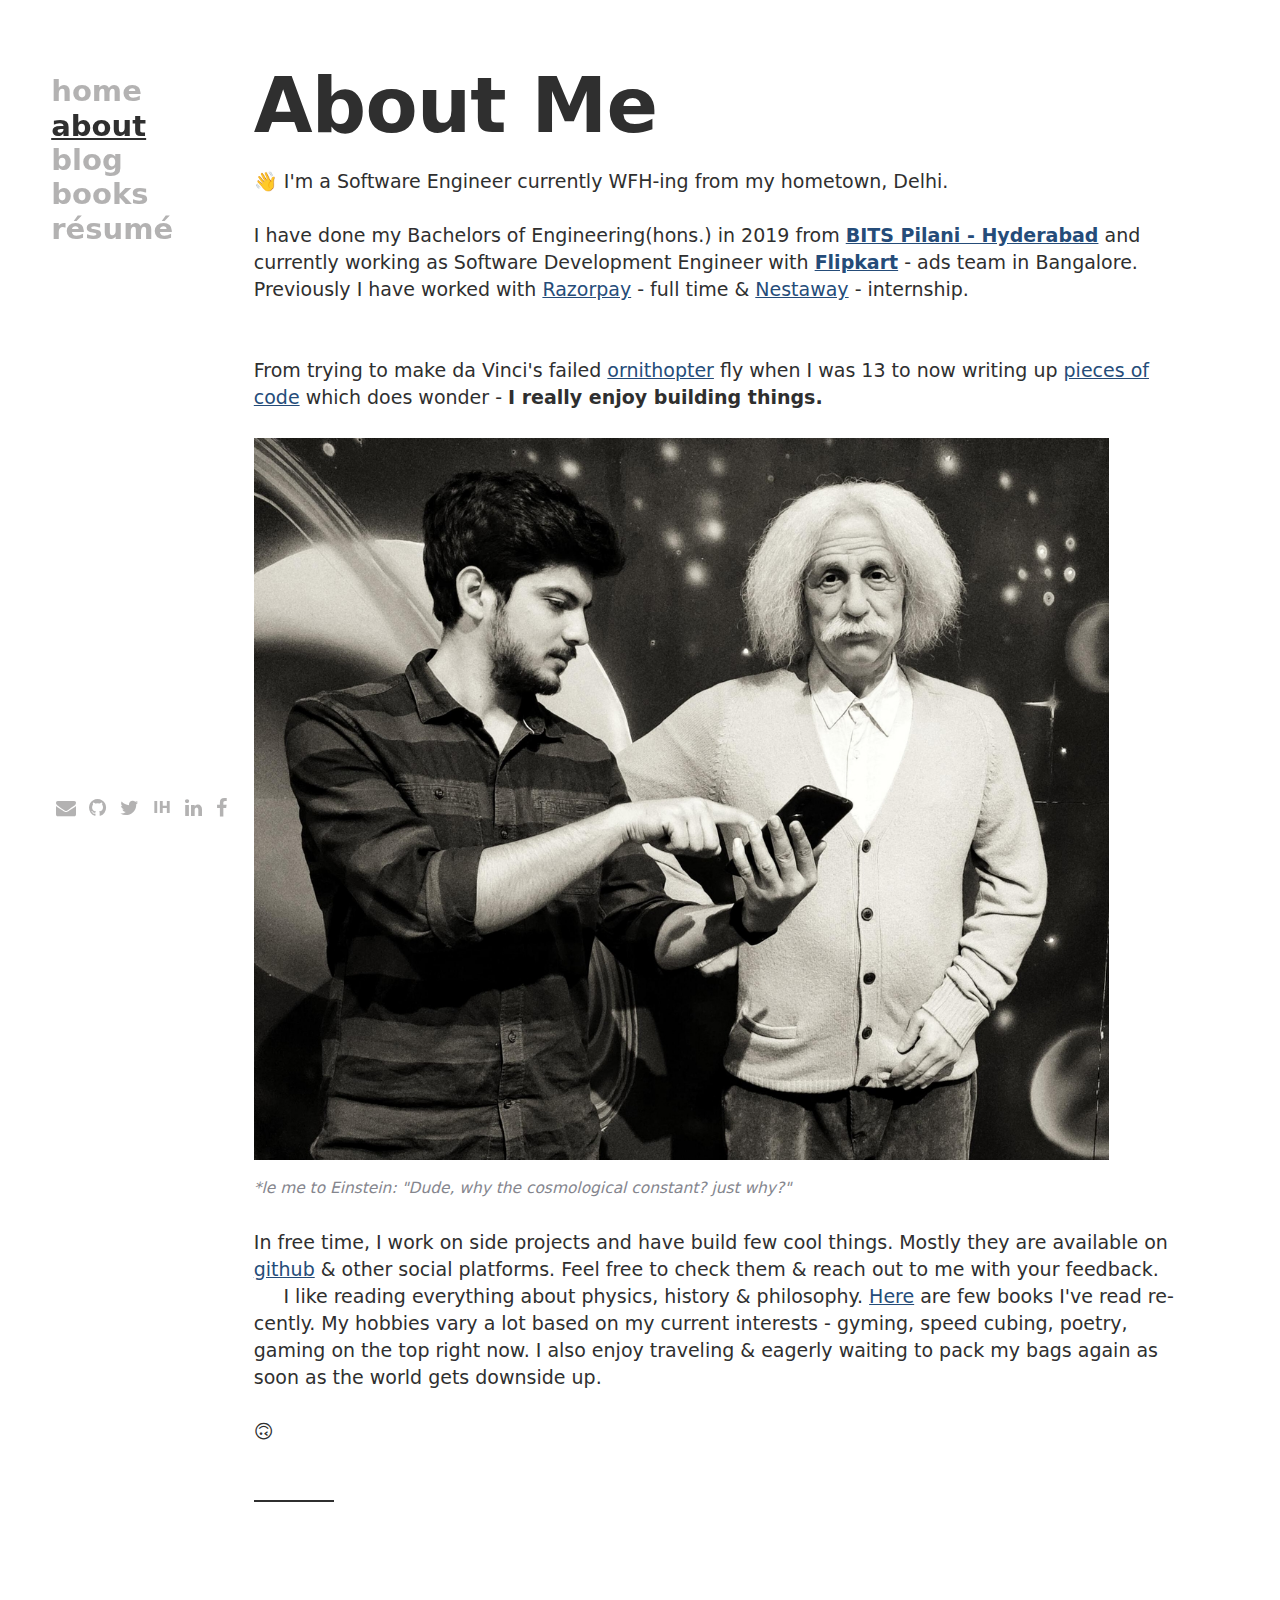
==== commit 7df4f501: "Written first proper article-How to Build & Launch your Portfolio Site" ====
--- a/public/about.html
+++ b/public/about.html
@@ -97,9 +97,9 @@
                      <div class="post-content">
                         <p>👋 I'm a Software Engineer currently WFH-ing from my hometown, Delhi.<br><br> I have done my Bachelors of Engineering(hons.) in 2019 from <strong><a href="https://www.bits-pilani.ac.in/hyderabad/">BITS Pilani - Hyderabad</a></strong> and currently working as Software Development Engineer with <strong><a href="https://www.flipkart.com/about-us">Flipkart</a></strong> - ads team in Bangalore. Previously I have worked with <a href="https://razorpay.com/about/">Razorpay</a> - full time & <a href="https://www.nestaway.com/welcome/about">Nestaway</a> - internship.</p>
                         <br>
-                        <p> From trying to make da Vince's failed <a href="https://en.wikipedia.org/wiki/Ornithopter">ornithopter</a> fly when I was 13 to now writing up <a href="https://suppme.netlify.app/">pieces of code</a> which does wonder - <strong>I really enjoy building things.</strong></p>
+                        <p> From trying to make da Vinci's failed <a href="https://en.wikipedia.org/wiki/Ornithopter">ornithopter</a> fly when I was 13 to now writing up <a href="https://suppme.netlify.app/">pieces of code</a> which does wonder - <strong>I really enjoy building things.</strong></p>
                         <figure class="full-bleed-image">
-                           <img src="imgs/me_with_einstein.jpg" alt="Dude, why the cosmological constant? just why?" style="max-width: 45rem; max-height: 38rem;"/>
+                           <img src="imgs/me_with_einstein.jpg" alt="www.aayush4vedi.com/about" style="max-width: 45rem; max-height: 38rem;"/>
                            <figcaption>*le me to Einstein: "Dude, why the cosmological constant? just why?" </figcaption>
                         </figure>
                         <p> In free time, I work on side projects and have build few cool things. Mostly they are available on <a href="https://github.com/aayush4vedi">github</a> & other social platforms. Feel free to check them & reach out to me with your feedback. </p>
--- a/public/styles.css
+++ b/public/styles.css
@@ -1511,7 +1511,7 @@
     margin:0
 }
 article.post ul,article.post ol{
-    font-family:alda,Georgia,serif
+    /* font-family:alda,Georgia,serif */
 }
 nav{
     display:block
@@ -1525,7 +1525,7 @@
     padding:0 0 0 1.5625rem
 }
 blockquote p{
-    max-width:31rem;
+    max-width:90%;
     font-size:90%
 }
 cite{
@@ -1571,7 +1571,7 @@
     display:none
 }
 article p, .book_title{
-    font-family: Georgia,serif;
+    /* font-family: Georgia,serif; */
     font-weight:400;
     font-style:normal;
     -webkit-hyphens:auto;
